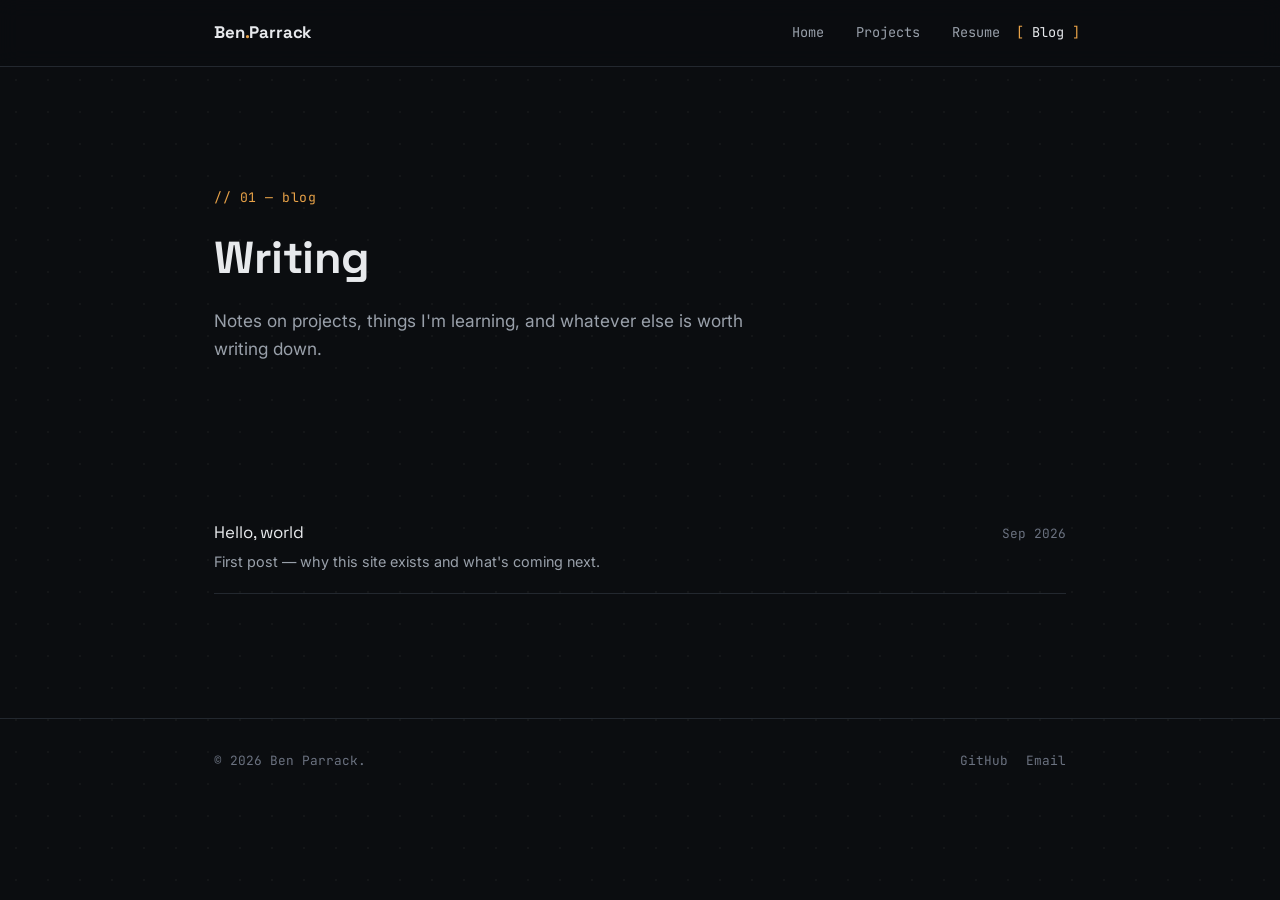
==== blog/index.html @ d4d58c9a "Updating website with new template" ====
<!DOCTYPE html>
<html lang="en">
<head>
  <meta charset="UTF-8">
  <meta name="viewport" content="width=device-width, initial-scale=1.0">
  <title>Blog — Ben Parrack</title>
  <meta name="description" content="Writing by Ben Parrack.">
  <link rel="icon" type="image/svg+xml" href="/images/favicon.svg">
  <link rel="preconnect" href="https://fonts.googleapis.com">
  <link rel="preconnect" href="https://fonts.gstatic.com" crossorigin>
  <link href="https://fonts.googleapis.com/css2?family=Space+Grotesk:wght@400;500;700&family=JetBrains+Mono:wght@400;500&family=Inter:wght@400;500;600;700&display=swap" rel="stylesheet">
  <link rel="stylesheet" href="/css/style.css">
</head>
<body>

  <header class="site-header">
    <div class="container header-inner">
      <a class="logo" href="/">Ben<span class="accent">.</span>Parrack</a>
      <nav class="nav" id="nav">
        <a href="/">Home</a>
        <a href="/projects/">Projects</a>
        <a href="/resume/">Resume</a>
        <a href="/blog/" class="is-active">Blog</a>
      </nav>
      <button class="nav-toggle" id="navToggle" aria-label="Toggle navigation" aria-expanded="false">
        <span></span><span></span><span></span>
      </button>
    </div>
  </header>

  <main>
    <section class="page-header reveal">
      <div class="container">
        <p class="eyebrow">// 01 — blog</p>
        <h1>Writing</h1>
        <p class="lede">Notes on projects, things I'm learning, and whatever else is worth writing down.</p>
      </div>
    </section>

    <section class="section reveal">
      <div class="container">
        <div class="post-list">
          <a class="post-item" href="/blog/hello-world.html">
            <div class="post-item-main">
              <div class="post-title">Hello, world</div>
              <div class="post-excerpt">First post — why this site exists and what's coming next.</div>
            </div>
            <span class="post-date">Sep 2026</span>
          </a>
          <!-- TODO: add a new .post-item block each time you publish a post -->
        </div>
      </div>
    </section>
  </main>

  <footer class="site-footer">
    <div class="container">
      <p>&copy; <span id="year"></span> Ben Parrack.</p>
      <div class="footer-links">
        <a href="https://github.com/benparrack" target="_blank" rel="noopener">GitHub</a>
        <a href="mailto:benparrack@gmail.com">Email</a>
      </div>
    </div>
  </footer>

  <script src="/js/main.js"></script>
</body>
</html>
---- css/style.css ----
/* ---------- Reset & base ---------- */
*, *::before, *::after { box-sizing: border-box; margin: 0; padding: 0; }
html { scroll-behavior: smooth; }

:root {
  --bg: #0b0d10;
  --bg-elevated: #12151a;
  --border: #23282f;
  --text: #e7e9ec;
  --text-dim: #99a0aa;
  --text-dimmer: #6b7280;
  --accent: #e8a248;
  --accent-2: #f2c078;
  --accent-soft: rgba(232, 162, 72, 0.12);
  --font-display: 'Space Grotesk', sans-serif;
  --font-mono: 'JetBrains Mono', monospace;
  --font-body: 'Inter', sans-serif;
  --container: 900px;
  --radius: 10px;
}

body {
  background-color: var(--bg);
  background-image: radial-gradient(rgba(255, 255, 255, 0.035) 1px, transparent 1px);
  background-size: 32px 32px;
  color: var(--text);
  font-family: var(--font-body);
  line-height: 1.6;
  -webkit-font-smoothing: antialiased;
}

a { color: inherit; }
img { max-width: 100%; display: block; }
::selection { background: var(--accent); color: #161311; }
:focus-visible { outline: 2px solid var(--accent); outline-offset: 3px; }

.container {
  max-width: var(--container);
  margin-inline: auto;
  padding-inline: 24px;
}

/* ---------- Header / nav ---------- */
.site-header {
  position: sticky;
  top: 0;
  z-index: 50;
  backdrop-filter: blur(10px);
  background: rgba(11, 13, 16, 0.72);
  border-bottom: 1px solid var(--border);
}

.header-inner {
  display: flex;
  align-items: center;
  justify-content: space-between;
  padding-block: 18px;
}

.logo {
  font-family: var(--font-display);
  font-weight: 700;
  font-size: 1.05rem;
  text-decoration: none;
  letter-spacing: -0.01em;
}
.logo .accent { color: var(--accent); }

.nav {
  display: flex;
  gap: 28px;
}

.nav a {
  font-family: var(--font-mono);
  font-size: 0.85rem;
  color: var(--text-dim);
  text-decoration: none;
  position: relative;
  padding: 4px 2px;
  transition: color 0.2s ease;
}
.nav a:hover, .nav a.is-active { color: var(--text); }
.nav a::before, .nav a::after {
  position: absolute;
  opacity: 0;
  color: var(--accent);
  transition: opacity 0.2s ease, left 0.2s ease, right 0.2s ease;
}
.nav a::before { content: '['; left: -12px; }
.nav a::after { content: ']'; right: -12px; }
.nav a:hover::before, .nav a.is-active::before { opacity: 1; left: -14px; }
.nav a:hover::after, .nav a.is-active::after { opacity: 1; right: -14px; }

.nav-toggle {
  display: none;
  flex-direction: column;
  gap: 5px;
  background: none;
  border: none;
  cursor: pointer;
  padding: 8px;
}
.nav-toggle span { width: 22px; height: 2px; background: var(--text); display: block; }

@media (max-width: 720px) {
  .nav {
    position: fixed;
    top: 62px;
    left: 0;
    right: 0;
    background: var(--bg-elevated);
    border-bottom: 1px solid var(--border);
    flex-direction: column;
    padding: 20px 24px;
    gap: 18px;
    transform: translateY(-8px);
    opacity: 0;
    pointer-events: none;
    transition: opacity 0.2s ease, transform 0.2s ease;
  }
  .nav.is-open { opacity: 1; transform: translateY(0); pointer-events: auto; }
  .nav-toggle { display: flex; }
}

/* ---------- Hero ---------- */
.hero { position: relative; padding-block: 120px 80px; overflow: hidden; }
.hero-glow {
  position: absolute;
  top: -140px;
  left: 50%;
  transform: translateX(-50%);
  width: 600px;
  height: 600px;
  background: radial-gradient(circle, var(--accent-soft), transparent 70%);
  filter: blur(40px);
  pointer-events: none;
  z-index: 0;
}
.hero .container { position: relative; z-index: 1; }

.eyebrow {
  font-family: var(--font-mono);
  color: var(--accent);
  font-size: 0.82rem;
  letter-spacing: 0.04em;
  margin-bottom: 14px;
}

.hero h1 {
  font-family: var(--font-display);
  font-size: clamp(2.2rem, 5vw, 3.4rem);
  font-weight: 700;
  letter-spacing: -0.02em;
  line-height: 1.1;
  margin-bottom: 20px;
}
.hero h1 .accent { color: var(--accent); }

.lede {
  font-size: 1.08rem;
  color: var(--text-dim);
  max-width: 560px;
  margin-bottom: 32px;
}

.hero-actions { display: flex; gap: 14px; flex-wrap: wrap; }

/* ---------- Buttons ---------- */
.btn {
  display: inline-flex;
  align-items: center;
  gap: 8px;
  padding: 12px 22px;
  border-radius: var(--radius);
  font-family: var(--font-mono);
  font-size: 0.88rem;
  text-decoration: none;
  transition: all 0.2s ease;
  border: 1px solid transparent;
}
.btn-primary { background: var(--accent); color: #161311; font-weight: 500; }
.btn-primary:hover { background: var(--accent-2); transform: translateY(-1px); }
.btn-ghost { border-color: var(--border); color: var(--text); }
.btn-ghost:hover { border-color: var(--accent); color: var(--accent); }

/* ---------- Sections ---------- */
.section { padding-block: 64px; position: relative; z-index: 1; }
.section h2 {
  font-family: var(--font-display);
  font-size: 1.8rem;
  margin-bottom: 18px;
  letter-spacing: -0.01em;
}
.body-text { color: var(--text-dim); max-width: 640px; }

.page-header { padding-block: 120px 40px; }
.page-header h1 {
  font-family: var(--font-display);
  font-size: clamp(2rem, 4vw, 2.8rem);
  margin-bottom: 14px;
  letter-spacing: -0.01em;
}

.link-row { display: flex; gap: 20px; font-family: var(--font-mono); flex-wrap: wrap; }
.link-row a {
  color: var(--text-dim);
  text-decoration: none;
  border-bottom: 1px solid var(--border);
  padding-bottom: 2px;
  transition: color 0.2s ease, border-color 0.2s ease;
}
.link-row a:hover { color: var(--accent); border-color: var(--accent); }

/* ---------- Reveal on scroll ---------- */
.reveal { opacity: 0; transform: translateY(16px); transition: opacity 0.6s ease, transform 0.6s ease; }
.reveal.is-visible { opacity: 1; transform: translateY(0); }

/* ---------- Project cards ---------- */
.project-grid {
  display: grid;
  grid-template-columns: repeat(auto-fit, minmax(260px, 1fr));
  gap: 20px;
  margin-top: 8px;
}
.project-card {
  background: var(--bg-elevated);
  border: 1px solid var(--border);
  border-radius: var(--radius);
  padding: 24px;
  transition: border-color 0.2s ease, transform 0.2s ease;
}
.project-card:hover { border-color: var(--accent); transform: translateY(-3px); }
.project-card h3 { font-family: var(--font-display); font-size: 1.15rem; margin-bottom: 10px; }
.project-card p { color: var(--text-dim); font-size: 0.94rem; margin-bottom: 16px; }

.tag-row { display: flex; gap: 8px; flex-wrap: wrap; margin-bottom: 16px; }
.tag {
  font-family: var(--font-mono);
  font-size: 0.72rem;
  color: var(--accent);
  background: var(--accent-soft);
  padding: 3px 9px;
  border-radius: 20px;
}

.project-links { display: flex; gap: 16px; }
.project-links a { font-family: var(--font-mono); font-size: 0.82rem; color: var(--text-dim); text-decoration: none; }
.project-links a:hover { color: var(--accent); }

/* ---------- Resume timeline ---------- */
.timeline {
  border-left: 1px solid var(--border);
  padding-left: 28px;
  display: flex;
  flex-direction: column;
  gap: 36px;
  margin-top: 8px;
}
.timeline-item { position: relative; }
.timeline-item::before {
  content: '';
  position: absolute;
  left: -33px;
  top: 4px;
  width: 9px;
  height: 9px;
  border-radius: 50%;
  background: var(--accent);
  box-shadow: 0 0 0 4px var(--accent-soft);
}
.timeline-date { font-family: var(--font-mono); font-size: 0.78rem; color: var(--accent); margin-bottom: 6px; display: block; }
.timeline-item h3 { font-family: var(--font-display); font-size: 1.1rem; margin-bottom: 4px; }
.timeline-item .role-meta { color: var(--text-dimmer); font-size: 0.85rem; margin-bottom: 10px; }
.timeline-item p { color: var(--text-dim); font-size: 0.94rem; max-width: 600px; }

.skills-row { display: flex; flex-wrap: wrap; gap: 10px; margin-top: 10px; }

/* ---------- Blog list ---------- */
.post-list { display: flex; flex-direction: column; }
.post-item {
  display: flex;
  justify-content: space-between;
  align-items: baseline;
  gap: 20px;
  padding: 20px 0;
  border-bottom: 1px solid var(--border);
  text-decoration: none;
  color: inherit;
}
.post-item:hover .post-title { color: var(--accent); }
.post-date { font-family: var(--font-mono); font-size: 0.8rem; color: var(--text-dimmer); white-space: nowrap; }
.post-title { font-family: var(--font-display); font-size: 1.05rem; transition: color 0.2s ease; }
.post-excerpt { color: var(--text-dim); font-size: 0.9rem; margin-top: 4px; }
.post-item-main { flex: 1; }

/* ---------- Single post ---------- */
.post-content { max-width: 680px; }
.post-content h1 { font-family: var(--font-display); font-size: 2rem; margin-bottom: 8px; }
.post-meta { font-family: var(--font-mono); font-size: 0.8rem; color: var(--text-dimmer); margin-bottom: 32px; }
.post-content p { margin-bottom: 20px; color: var(--text-dim); font-size: 1rem; }
.post-content a { color: var(--accent); }
.post-content h2 { font-family: var(--font-display); font-size: 1.4rem; margin: 32px 0 14px; color: var(--text); }
.post-content code {
  font-family: var(--font-mono);
  background: var(--bg-elevated);
  padding: 2px 6px;
  border-radius: 4px;
  font-size: 0.9em;
}
.post-content pre {
  background: var(--bg-elevated);
  border: 1px solid var(--border);
  padding: 16px;
  border-radius: var(--radius);
  overflow-x: auto;
  margin-bottom: 20px;
}

/* ---------- Footer ---------- */
.site-footer { border-top: 1px solid var(--border); padding-block: 32px; margin-top: 60px; }
.site-footer .container { display: flex; justify-content: space-between; align-items: center; flex-wrap: wrap; gap: 12px; }
.site-footer p { font-family: var(--font-mono); font-size: 0.8rem; color: var(--text-dimmer); }
.footer-links { display: flex; gap: 18px; }
.footer-links a { font-family: var(--font-mono); font-size: 0.8rem; color: var(--text-dimmer); text-decoration: none; }
.footer-links a:hover { color: var(--accent); }
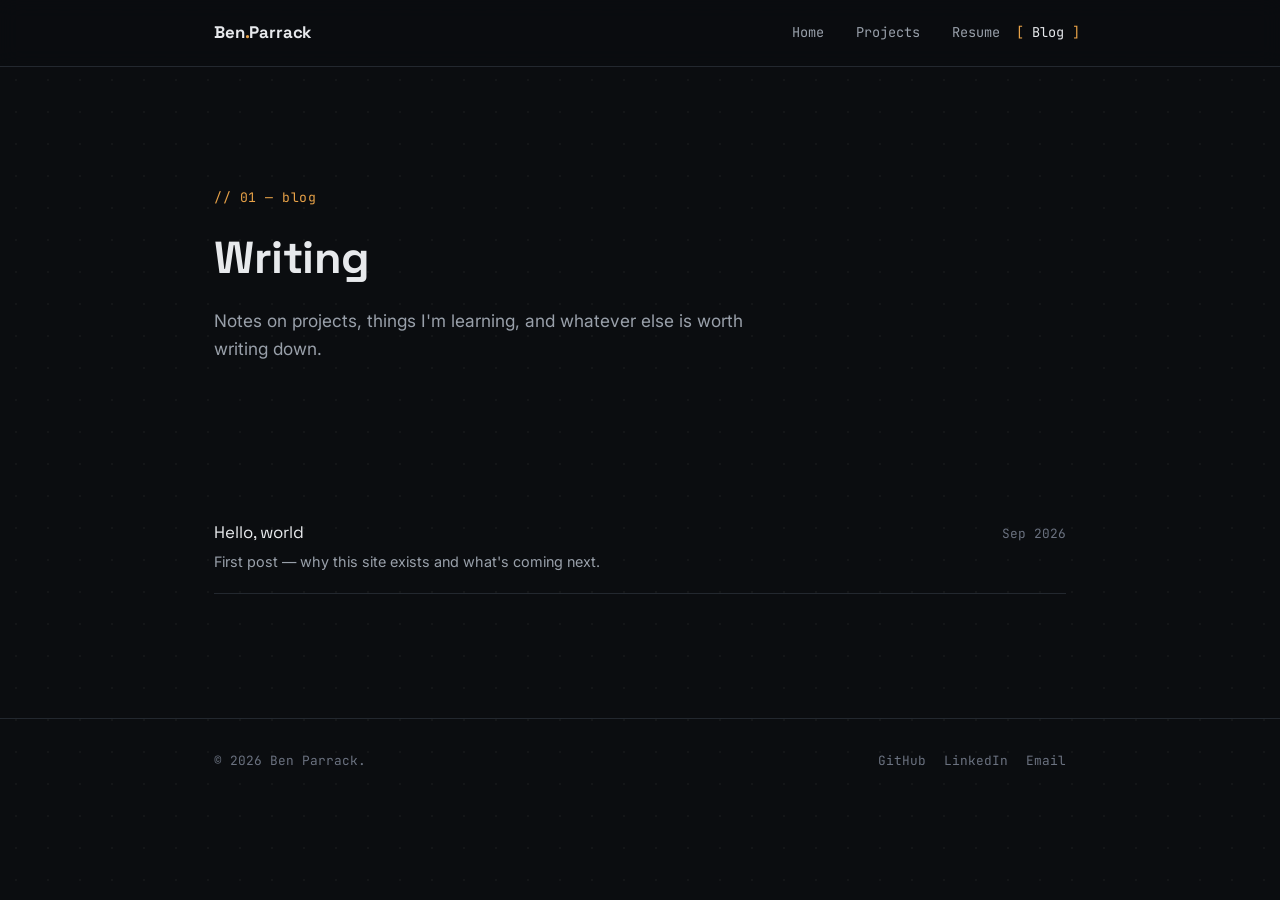
==== commit b0e14bdf: "Added resume, projects, and bio" ====
--- a/blog/index.html
+++ b/blog/index.html
@@ -58,6 +58,7 @@
       <p>&copy; <span id="year"></span> Ben Parrack.</p>
       <div class="footer-links">
         <a href="https://github.com/benparrack" target="_blank" rel="noopener">GitHub</a>
+        <a href="https://www.linkedin.com/in/benparrack/" target="_blank" rel="noopener">LinkedIn</a>
         <a href="mailto:benparrack@gmail.com">Email</a>
       </div>
     </div>
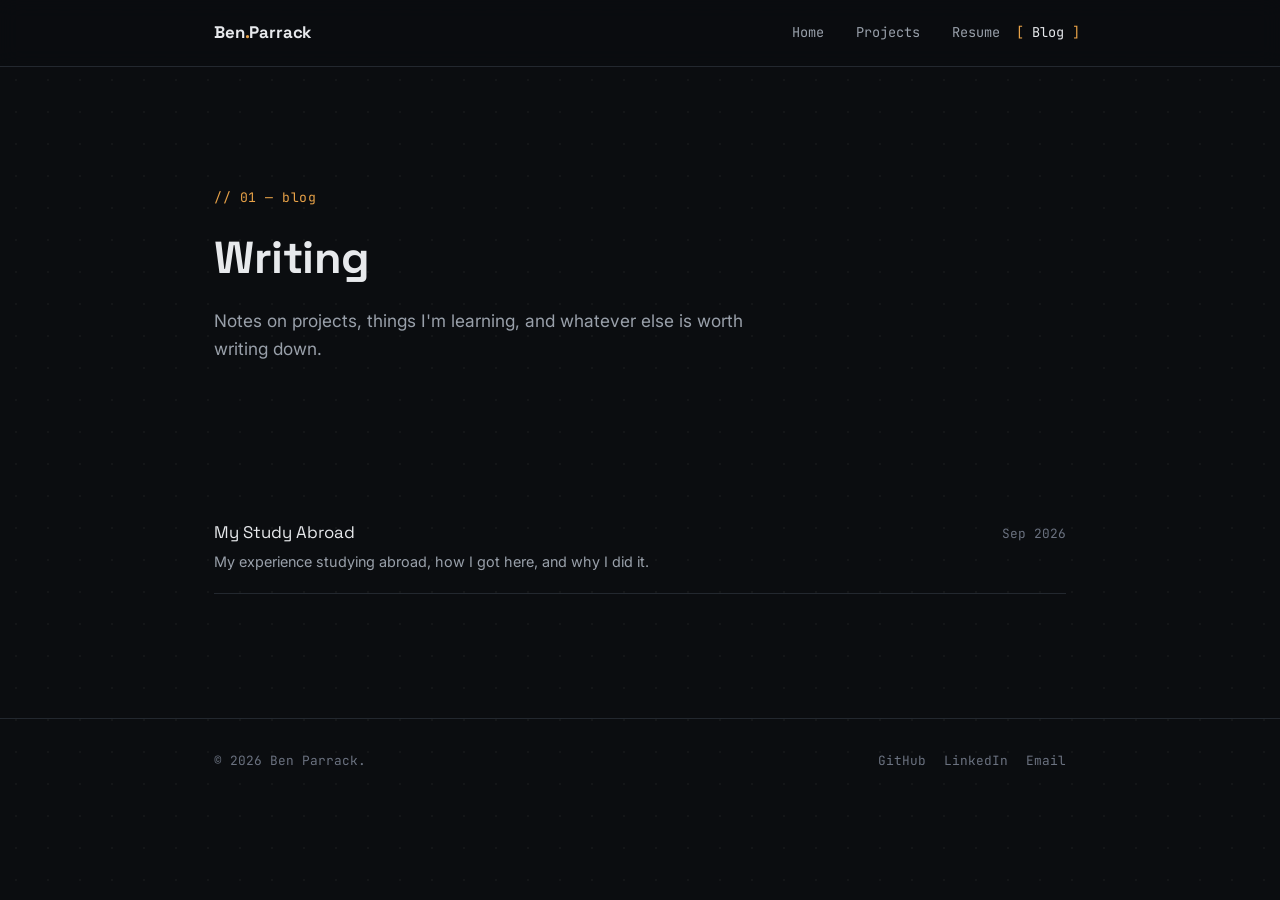
==== commit cf9fdeed: "Fixed blog page" ====
--- a/blog/index.html
+++ b/blog/index.html
@@ -40,10 +40,10 @@
     <section class="section reveal">
       <div class="container">
         <div class="post-list">
-          <a class="post-item" href="/blog/hello-world.html">
+          <a class="post-item" href="/blog/study-abroad.html">
             <div class="post-item-main">
-              <div class="post-title">Hello, world</div>
-              <div class="post-excerpt">First post — why this site exists and what's coming next.</div>
+              <div class="post-title">My Study Abroad</div>
+              <div class="post-excerpt">My experience studying abroad, how I got here, and why I did it.</div>
             </div>
             <span class="post-date">Sep 2026</span>
           </a>
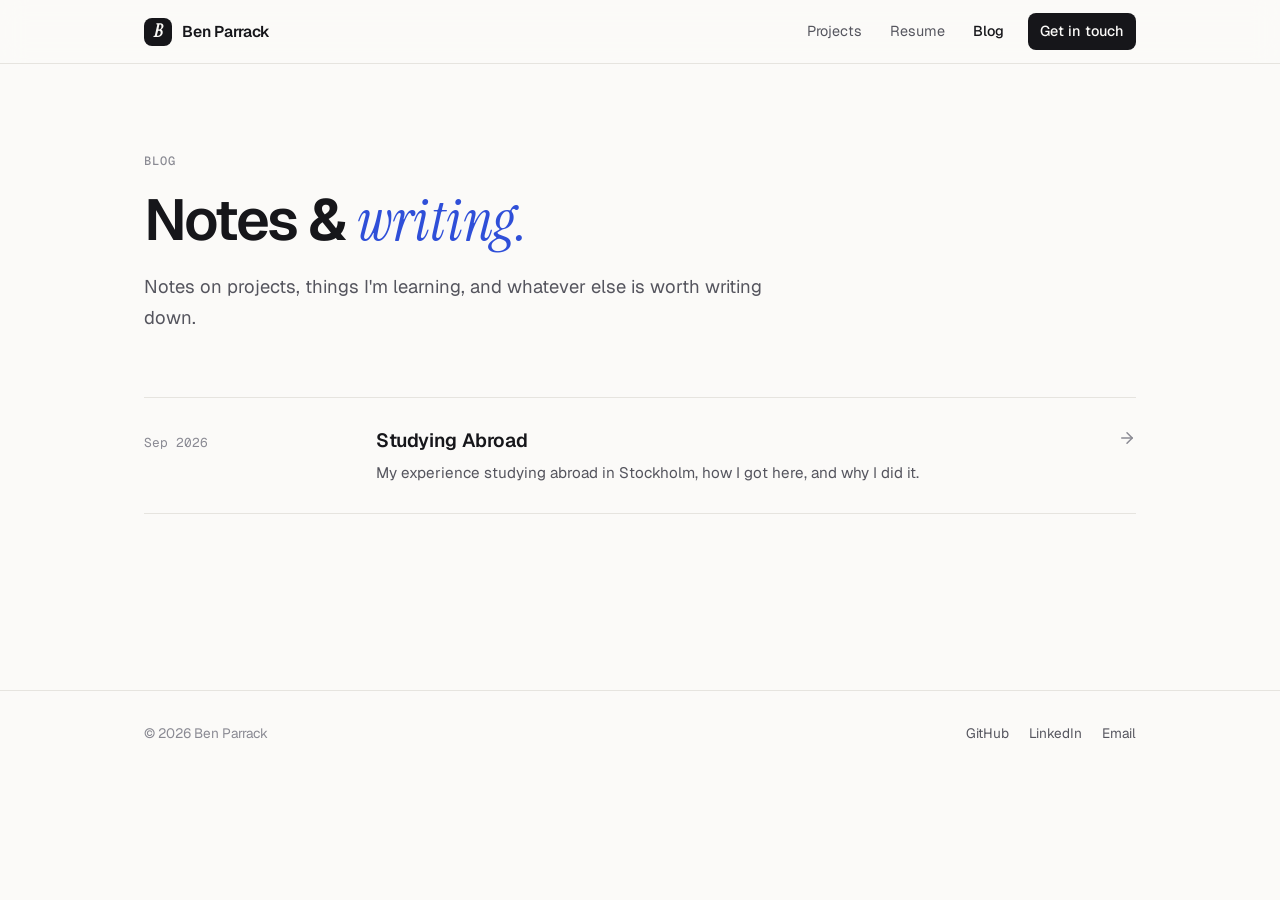
==== commit 8f969a4e: "Redesign and resume update" ====
--- a/blog/index.html
+++ b/blog/index.html
@@ -5,24 +5,25 @@
   <meta name="viewport" content="width=device-width, initial-scale=1.0">
   <title>Blog — Ben Parrack</title>
   <meta name="description" content="Writing by Ben Parrack.">
+  <meta name="color-scheme" content="light dark">
   <link rel="icon" type="image/svg+xml" href="/images/favicon.svg">
   <link rel="preconnect" href="https://fonts.googleapis.com">
   <link rel="preconnect" href="https://fonts.gstatic.com" crossorigin>
-  <link href="https://fonts.googleapis.com/css2?family=Space+Grotesk:wght@400;500;700&family=JetBrains+Mono:wght@400;500&family=Inter:wght@400;500;600;700&display=swap" rel="stylesheet">
+  <link href="https://fonts.googleapis.com/css2?family=Geist:wght@400;500;600;700&family=Geist+Mono:wght@400;500&family=Instrument+Serif:ital@0;1&display=swap" rel="stylesheet">
   <link rel="stylesheet" href="/css/style.css">
 </head>
 <body>
 
   <header class="site-header">
     <div class="container header-inner">
-      <a class="logo" href="/">Ben<span class="accent">.</span>Parrack</a>
+      <a class="logo" href="/"><span class="logo-mark" aria-hidden="true">B</span>Ben Parrack</a>
       <nav class="nav" id="nav">
-        <a href="/">Home</a>
         <a href="/projects/">Projects</a>
         <a href="/resume/">Resume</a>
-        <a href="/blog/" class="is-active">Blog</a>
+        <a href="/blog/" class="is-active" aria-current="page">Blog</a>
+        <a href="mailto:benparrack@gmail.com" class="nav-cta">Get in touch</a>
       </nav>
-      <button class="nav-toggle" id="navToggle" aria-label="Toggle navigation" aria-expanded="false">
+      <button class="nav-toggle" id="navToggle" aria-label="Toggle navigation" aria-expanded="false" aria-controls="nav">
         <span></span><span></span><span></span>
       </button>
     </div>
@@ -31,23 +32,24 @@
   <main>
     <section class="page-header reveal">
       <div class="container">
-        <p class="eyebrow">// 01 — blog</p>
-        <h1>Writing</h1>
+        <p class="eyebrow">Blog</p>
+        <h1>Notes &amp; <span class="serif">writing.</span></h1>
         <p class="lede">Notes on projects, things I'm learning, and whatever else is worth writing down.</p>
       </div>
     </section>
 
-    <section class="section reveal">
+    <section class="section reveal" style="padding-top: 40px">
       <div class="container">
         <div class="post-list">
           <a class="post-item" href="/blog/study-abroad.html">
-            <div class="post-item-main">
-              <div class="post-title">My Study Abroad</div>
-              <div class="post-excerpt">My experience studying abroad, how I got here, and why I did it.</div>
+            <span class="post-date">Sep 2026</span>
+            <div>
+              <div class="post-title">Studying Abroad</div>
+              <div class="post-excerpt">My experience studying abroad in Stockholm, how I got here, and why I did it.</div>
             </div>
-            <span class="post-date">Sep 2026</span>
+            <svg class="post-arrow" viewBox="0 0 24 24" fill="none" stroke="currentColor" stroke-width="2" stroke-linecap="round" stroke-linejoin="round" aria-hidden="true"><path d="M5 12h14"/><path d="m12 5 7 7-7 7"/></svg>
           </a>
-          <!-- TODO: add a new .post-item block each time you publish a post -->
+          <!-- Add a new .post-item block each time you publish a post -->
         </div>
       </div>
     </section>
@@ -55,7 +57,7 @@
 
   <footer class="site-footer">
     <div class="container">
-      <p>&copy; <span id="year"></span> Ben Parrack.</p>
+      <p>&copy; <span id="year"></span> Ben Parrack</p>
       <div class="footer-links">
         <a href="https://github.com/benparrack" target="_blank" rel="noopener">GitHub</a>
         <a href="https://www.linkedin.com/in/benparrack/" target="_blank" rel="noopener">LinkedIn</a>
--- a/css/style.css
+++ b/css/style.css
@@ -1,52 +1,84 @@
+/* ---------- Tokens ---------- */
+:root {
+  --bg: #fbfaf8;
+  --bg-elevated: #ffffff;
+  --bg-sunken: #f3f2ee;
+  --border: #e6e4df;
+  --border-strong: #d4d1ca;
+  --text: #16161a;
+  --text-dim: #55555e;
+  --text-dimmer: #8a8a93;
+  --accent: #2f4fd8;
+  --accent-hover: #2440b8;
+  --accent-soft: rgba(47, 79, 216, 0.08);
+  --on-accent: #ffffff;
+  --live: #16a34a;
+  --shadow: 0 1px 2px rgba(20, 20, 30, 0.04), 0 8px 24px -12px rgba(20, 20, 30, 0.12);
+  --shadow-lift: 0 2px 4px rgba(20, 20, 30, 0.04), 0 20px 40px -16px rgba(20, 20, 30, 0.2);
+  --font-body: 'Geist', system-ui, -apple-system, sans-serif;
+  --font-serif: 'Instrument Serif', Georgia, serif;
+  --font-mono: 'Geist Mono', ui-monospace, monospace;
+  --container: 1040px;
+  --radius: 14px;
+  --header-h: 64px;
+}
+
+@media (prefers-color-scheme: dark) {
+  :root {
+    --bg: #0c0c0e;
+    --bg-elevated: #141417;
+    --bg-sunken: #111113;
+    --border: #232328;
+    --border-strong: #33333a;
+    --text: #ededef;
+    --text-dim: #a1a1aa;
+    --text-dimmer: #6e6e78;
+    --accent: #8ea2ff;
+    --accent-hover: #aebcff;
+    --accent-soft: rgba(142, 162, 255, 0.1);
+    --on-accent: #0c0c0e;
+    --live: #4ade80;
+    --shadow: 0 1px 2px rgba(0, 0, 0, 0.3);
+    --shadow-lift: 0 20px 40px -16px rgba(0, 0, 0, 0.6);
+  }
+}
+
 /* ---------- Reset & base ---------- */
 *, *::before, *::after { box-sizing: border-box; margin: 0; padding: 0; }
-html { scroll-behavior: smooth; }
-
-:root {
-  --bg: #0b0d10;
-  --bg-elevated: #12151a;
-  --border: #23282f;
-  --text: #e7e9ec;
-  --text-dim: #99a0aa;
-  --text-dimmer: #6b7280;
-  --accent: #e8a248;
-  --accent-2: #f2c078;
-  --accent-soft: rgba(232, 162, 72, 0.12);
-  --font-display: 'Space Grotesk', sans-serif;
-  --font-mono: 'JetBrains Mono', monospace;
-  --font-body: 'Inter', sans-serif;
-  --container: 900px;
-  --radius: 10px;
-}
+html { scroll-behavior: smooth; scroll-padding-top: calc(var(--header-h) + 16px); }
 
 body {
-  background-color: var(--bg);
-  background-image: radial-gradient(rgba(255, 255, 255, 0.035) 1px, transparent 1px);
-  background-size: 32px 32px;
+  background: var(--bg);
   color: var(--text);
   font-family: var(--font-body);
+  font-size: 16px;
   line-height: 1.6;
   -webkit-font-smoothing: antialiased;
+  text-rendering: optimizeLegibility;
 }
 
 a { color: inherit; }
-img { max-width: 100%; display: block; }
-::selection { background: var(--accent); color: #161311; }
-:focus-visible { outline: 2px solid var(--accent); outline-offset: 3px; }
+img, svg { max-width: 100%; display: block; }
+::selection { background: var(--accent); color: var(--on-accent); }
+:focus-visible { outline: 2px solid var(--accent); outline-offset: 3px; border-radius: 4px; }
 
 .container {
   max-width: var(--container);
   margin-inline: auto;
   padding-inline: 24px;
 }
+
+.serif { font-family: var(--font-serif); font-weight: 400; font-style: italic; letter-spacing: 0; }
 
 /* ---------- Header / nav ---------- */
 .site-header {
   position: sticky;
   top: 0;
   z-index: 50;
-  backdrop-filter: blur(10px);
-  background: rgba(11, 13, 16, 0.72);
+  height: var(--header-h);
+  backdrop-filter: saturate(180%) blur(12px);
+  -webkit-backdrop-filter: saturate(180%) blur(12px);
+  background: color-mix(in srgb, var(--bg) 82%, transparent);
   border-bottom: 1px solid var(--border);
 }
 
@@ -54,43 +86,50 @@
   display: flex;
   align-items: center;
   justify-content: space-between;
-  padding-block: 18px;
+  height: 100%;
 }
 
 .logo {
-  font-family: var(--font-display);
-  font-weight: 700;
-  font-size: 1.05rem;
+  display: inline-flex;
+  align-items: center;
+  gap: 10px;
+  font-weight: 600;
+  font-size: 0.98rem;
+  letter-spacing: -0.01em;
   text-decoration: none;
-  letter-spacing: -0.01em;
-}
-.logo .accent { color: var(--accent); }
-
-.nav {
-  display: flex;
-  gap: 28px;
-}
-
+}
+.logo-mark {
+  width: 28px;
+  height: 28px;
+  border-radius: 8px;
+  background: var(--text);
+  color: var(--bg);
+  display: grid;
+  place-items: center;
+  font-family: var(--font-serif);
+  font-style: italic;
+  font-size: 1.15rem;
+  line-height: 1;
+}
+
+.nav { display: flex; align-items: center; gap: 4px; }
 .nav a {
-  font-family: var(--font-mono);
-  font-size: 0.85rem;
+  font-size: 0.9rem;
   color: var(--text-dim);
   text-decoration: none;
-  position: relative;
-  padding: 4px 2px;
-  transition: color 0.2s ease;
-}
-.nav a:hover, .nav a.is-active { color: var(--text); }
-.nav a::before, .nav a::after {
-  position: absolute;
-  opacity: 0;
-  color: var(--accent);
-  transition: opacity 0.2s ease, left 0.2s ease, right 0.2s ease;
-}
-.nav a::before { content: '['; left: -12px; }
-.nav a::after { content: ']'; right: -12px; }
-.nav a:hover::before, .nav a.is-active::before { opacity: 1; left: -14px; }
-.nav a:hover::after, .nav a.is-active::after { opacity: 1; right: -14px; }
+  padding: 7px 12px;
+  border-radius: 8px;
+  transition: color 0.15s ease, background-color 0.15s ease;
+}
+.nav a:hover { color: var(--text); background: var(--bg-sunken); }
+.nav a.is-active { color: var(--text); font-weight: 500; }
+.nav .nav-cta {
+  margin-left: 8px;
+  color: var(--bg);
+  background: var(--text);
+  font-weight: 500;
+}
+.nav .nav-cta:hover { color: var(--bg); background: var(--text); opacity: 0.85; }
 
 .nav-toggle {
   display: none;
@@ -99,228 +138,502 @@
   background: none;
   border: none;
   cursor: pointer;
-  padding: 8px;
-}
-.nav-toggle span { width: 22px; height: 2px; background: var(--text); display: block; }
+  padding: 10px;
+  margin-right: -10px;
+}
+.nav-toggle span { width: 20px; height: 1.5px; background: var(--text); display: block; transition: transform 0.2s ease, opacity 0.2s ease; }
+.nav-toggle[aria-expanded="true"] span:nth-child(1) { transform: translateY(6.5px) rotate(45deg); }
+.nav-toggle[aria-expanded="true"] span:nth-child(2) { opacity: 0; }
+.nav-toggle[aria-expanded="true"] span:nth-child(3) { transform: translateY(-6.5px) rotate(-45deg); }
 
 @media (max-width: 720px) {
   .nav {
     position: fixed;
-    top: 62px;
+    top: var(--header-h);
     left: 0;
     right: 0;
-    background: var(--bg-elevated);
+    background: var(--bg);
     border-bottom: 1px solid var(--border);
     flex-direction: column;
-    padding: 20px 24px;
-    gap: 18px;
+    align-items: stretch;
+    padding: 12px 16px 20px;
+    gap: 2px;
     transform: translateY(-8px);
     opacity: 0;
     pointer-events: none;
     transition: opacity 0.2s ease, transform 0.2s ease;
   }
+  .nav a { padding: 12px; font-size: 1rem; }
+  .nav .nav-cta { margin: 8px 0 0; text-align: center; }
   .nav.is-open { opacity: 1; transform: translateY(0); pointer-events: auto; }
   .nav-toggle { display: flex; }
 }
 
-/* ---------- Hero ---------- */
-.hero { position: relative; padding-block: 120px 80px; overflow: hidden; }
-.hero-glow {
-  position: absolute;
-  top: -140px;
-  left: 50%;
-  transform: translateX(-50%);
-  width: 600px;
-  height: 600px;
-  background: radial-gradient(circle, var(--accent-soft), transparent 70%);
-  filter: blur(40px);
-  pointer-events: none;
-  z-index: 0;
-}
-.hero .container { position: relative; z-index: 1; }
-
+/* ---------- Type ---------- */
 .eyebrow {
   font-family: var(--font-mono);
-  color: var(--accent);
-  font-size: 0.82rem;
-  letter-spacing: 0.04em;
-  margin-bottom: 14px;
+  font-size: 0.75rem;
+  font-weight: 500;
+  letter-spacing: 0.08em;
+  text-transform: uppercase;
+  color: var(--text-dimmer);
+  margin-bottom: 16px;
+}
+
+h1, h2, h3 { letter-spacing: -0.025em; line-height: 1.15; font-weight: 600; }
+
+.lede {
+  font-size: 1.15rem;
+  line-height: 1.65;
+  color: var(--text-dim);
+  max-width: 620px;
+}
+.lede strong { color: var(--text); font-weight: 500; }
+
+/* ---------- Hero ---------- */
+.hero { position: relative; padding-block: 96px 72px; overflow: hidden; }
+.hero::before {
+  content: '';
+  position: absolute;
+  inset: 0;
+  background-image:
+    linear-gradient(var(--border) 1px, transparent 1px),
+    linear-gradient(90deg, var(--border) 1px, transparent 1px);
+  background-size: 48px 48px;
+  mask-image: radial-gradient(ellipse 70% 60% at 50% 0%, #000 20%, transparent 75%);
+  -webkit-mask-image: radial-gradient(ellipse 70% 60% at 50% 0%, #000 20%, transparent 75%);
+  opacity: 0.6;
+  pointer-events: none;
+}
+.hero .container { position: relative; }
+
+.status-pill {
+  display: inline-flex;
+  align-items: center;
+  gap: 10px;
+  padding: 6px 14px 6px 10px;
+  border: 1px solid var(--border);
+  border-radius: 999px;
+  background: var(--bg-elevated);
+  font-size: 0.85rem;
+  color: var(--text-dim);
+  margin-bottom: 32px;
+  box-shadow: var(--shadow);
+}
+.status-dot {
+  width: 8px;
+  height: 8px;
+  border-radius: 50%;
+  background: var(--live);
+  box-shadow: 0 0 0 0 color-mix(in srgb, var(--live) 50%, transparent);
+  animation: pulse 2.4s ease-out infinite;
+}
+@keyframes pulse {
+  0% { box-shadow: 0 0 0 0 color-mix(in srgb, var(--live) 50%, transparent); }
+  70%, 100% { box-shadow: 0 0 0 8px transparent; }
 }
 
 .hero h1 {
-  font-family: var(--font-display);
-  font-size: clamp(2.2rem, 5vw, 3.4rem);
-  font-weight: 700;
-  letter-spacing: -0.02em;
-  line-height: 1.1;
-  margin-bottom: 20px;
-}
-.hero h1 .accent { color: var(--accent); }
-
-.lede {
-  font-size: 1.08rem;
+  font-size: clamp(2.6rem, 6.4vw, 4.6rem);
+  font-weight: 600;
+  letter-spacing: -0.04em;
+  line-height: 1.02;
+  max-width: 880px;
+  margin-bottom: 28px;
+}
+.hero h1 .serif { color: var(--accent); }
+.hero .lede { margin-bottom: 36px; }
+
+.hero-actions { display: flex; gap: 12px; flex-wrap: wrap; align-items: center; }
+
+.social-row { display: flex; gap: 4px; margin-left: 8px; }
+.icon-link {
+  width: 42px;
+  height: 42px;
+  display: grid;
+  place-items: center;
+  border-radius: 10px;
   color: var(--text-dim);
-  max-width: 560px;
-  margin-bottom: 32px;
-}
-
-.hero-actions { display: flex; gap: 14px; flex-wrap: wrap; }
+  transition: color 0.15s ease, background-color 0.15s ease;
+}
+.icon-link:hover { color: var(--text); background: var(--bg-sunken); }
+.icon-link svg { width: 20px; height: 20px; }
 
 /* ---------- Buttons ---------- */
 .btn {
   display: inline-flex;
   align-items: center;
   gap: 8px;
-  padding: 12px 22px;
-  border-radius: var(--radius);
-  font-family: var(--font-mono);
-  font-size: 0.88rem;
+  padding: 11px 20px;
+  border-radius: 10px;
+  font-size: 0.93rem;
+  font-weight: 500;
   text-decoration: none;
-  transition: all 0.2s ease;
+  transition: background-color 0.15s ease, border-color 0.15s ease, transform 0.15s ease, box-shadow 0.15s ease;
   border: 1px solid transparent;
-}
-.btn-primary { background: var(--accent); color: #161311; font-weight: 500; }
-.btn-primary:hover { background: var(--accent-2); transform: translateY(-1px); }
-.btn-ghost { border-color: var(--border); color: var(--text); }
-.btn-ghost:hover { border-color: var(--accent); color: var(--accent); }
+  white-space: nowrap;
+}
+.btn svg { width: 16px; height: 16px; transition: transform 0.15s ease; }
+.btn:hover svg.arrow { transform: translateX(3px); }
+.btn-primary { background: var(--accent); color: var(--on-accent); box-shadow: 0 1px 0 rgba(255,255,255,0.15) inset, 0 4px 14px -4px color-mix(in srgb, var(--accent) 60%, transparent); }
+.btn-primary:hover { background: var(--accent-hover); transform: translateY(-1px); }
+.btn-ghost { border-color: var(--border-strong); color: var(--text); background: var(--bg-elevated); }
+.btn-ghost:hover { border-color: var(--text-dimmer); transform: translateY(-1px); }
+
+/* ---------- Stats ---------- */
+.stats {
+  display: grid;
+  grid-template-columns: repeat(4, 1fr);
+  border-block: 1px solid var(--border);
+}
+.stat { padding: 28px 24px; }
+.stat + .stat { border-left: 1px solid var(--border); }
+.stat-value {
+  font-size: clamp(1.8rem, 3.4vw, 2.4rem);
+  font-weight: 600;
+  letter-spacing: -0.04em;
+  line-height: 1;
+  margin-bottom: 8px;
+  font-variant-numeric: tabular-nums;
+}
+.stat-label { font-size: 0.86rem; color: var(--text-dim); line-height: 1.45; }
+
+@media (max-width: 760px) {
+  .stats { grid-template-columns: repeat(2, 1fr); }
+  .stat { padding: 22px 16px; }
+  .stat:nth-child(3) { border-left: none; }
+  .stat:nth-child(n + 3) { border-top: 1px solid var(--border); }
+}
 
 /* ---------- Sections ---------- */
-.section { padding-block: 64px; position: relative; z-index: 1; }
-.section h2 {
-  font-family: var(--font-display);
-  font-size: 1.8rem;
-  margin-bottom: 18px;
-  letter-spacing: -0.01em;
-}
-.body-text { color: var(--text-dim); max-width: 640px; }
-
-.page-header { padding-block: 120px 40px; }
-.page-header h1 {
-  font-family: var(--font-display);
-  font-size: clamp(2rem, 4vw, 2.8rem);
-  margin-bottom: 14px;
-  letter-spacing: -0.01em;
-}
-
-.link-row { display: flex; gap: 20px; font-family: var(--font-mono); flex-wrap: wrap; }
-.link-row a {
-  color: var(--text-dim);
+.section { padding-block: 88px; }
+.section-head {
+  display: flex;
+  justify-content: space-between;
+  align-items: flex-end;
+  gap: 24px;
+  margin-bottom: 40px;
+  flex-wrap: wrap;
+}
+.section h2 { font-size: clamp(1.7rem, 3vw, 2.2rem); }
+.section-sub { color: var(--text-dim); margin-top: 10px; max-width: 520px; }
+
+.text-link {
+  display: inline-flex;
+  align-items: center;
+  gap: 6px;
+  font-size: 0.92rem;
+  font-weight: 500;
+  color: var(--text);
   text-decoration: none;
-  border-bottom: 1px solid var(--border);
-  padding-bottom: 2px;
-  transition: color 0.2s ease, border-color 0.2s ease;
-}
-.link-row a:hover { color: var(--accent); border-color: var(--accent); }
+}
+.text-link svg { width: 15px; height: 15px; transition: transform 0.15s ease; }
+.text-link:hover { color: var(--accent); }
+.text-link:hover svg { transform: translateX(3px); }
+
+.page-header { padding-block: 88px 24px; }
+.page-header h1 { font-size: clamp(2.4rem, 5vw, 3.6rem); letter-spacing: -0.04em; margin-bottom: 18px; }
+.page-header h1 .serif { color: var(--accent); }
+.page-header .hero-actions { margin-top: 32px; }
 
 /* ---------- Reveal on scroll ---------- */
-.reveal { opacity: 0; transform: translateY(16px); transition: opacity 0.6s ease, transform 0.6s ease; }
-.reveal.is-visible { opacity: 1; transform: translateY(0); }
+.reveal { opacity: 0; transform: translateY(14px); transition: opacity 0.7s ease, transform 0.7s cubic-bezier(0.2, 0.7, 0.2, 1); }
+.reveal.is-visible { opacity: 1; transform: none; }
+
+@media (prefers-reduced-motion: reduce) {
+  html { scroll-behavior: auto; }
+  .reveal { opacity: 1; transform: none; transition: none; }
+  .status-dot { animation: none; }
+  *, *::before, *::after { transition-duration: 0.01ms !important; }
+}
 
 /* ---------- Project cards ---------- */
-.project-grid {
-  display: grid;
-  grid-template-columns: repeat(auto-fit, minmax(260px, 1fr));
-  gap: 20px;
-  margin-top: 8px;
-}
-.project-card {
+.card {
   background: var(--bg-elevated);
   border: 1px solid var(--border);
   border-radius: var(--radius);
-  padding: 24px;
-  transition: border-color 0.2s ease, transform 0.2s ease;
-}
-.project-card:hover { border-color: var(--accent); transform: translateY(-3px); }
-.project-card h3 { font-family: var(--font-display); font-size: 1.15rem; margin-bottom: 10px; }
-.project-card p { color: var(--text-dim); font-size: 0.94rem; margin-bottom: 16px; }
-
-.tag-row { display: flex; gap: 8px; flex-wrap: wrap; margin-bottom: 16px; }
-.tag {
+  box-shadow: var(--shadow);
+  transition: border-color 0.2s ease, box-shadow 0.25s ease, transform 0.25s ease;
+}
+a.card { text-decoration: none; color: inherit; display: block; }
+.card:hover { border-color: var(--border-strong); box-shadow: var(--shadow-lift); transform: translateY(-2px); }
+
+.featured {
+  display: grid;
+  grid-template-columns: 1.15fr 1fr;
+  overflow: hidden;
+  margin-bottom: 20px;
+}
+.featured-body { padding: 40px; display: flex; flex-direction: column; }
+.featured-body h3 { font-size: 1.75rem; margin-bottom: 14px; }
+.featured-body p { color: var(--text-dim); margin-bottom: 24px; }
+.featured-visual {
+  position: relative;
+  background:
+    radial-gradient(circle at 50% 45%, var(--accent-soft), transparent 65%),
+    var(--bg-sunken);
+  border-left: 1px solid var(--border);
+  display: grid;
+  place-items: center;
+  padding: 32px;
+  min-height: 320px;
+}
+.featured-visual::before {
+  content: '';
+  position: absolute;
+  inset: 0;
+  background-image: radial-gradient(var(--border-strong) 1px, transparent 1px);
+  background-size: 18px 18px;
+  opacity: 0.5;
+}
+.hand { position: relative; width: 100%; max-width: 300px; color: var(--accent); }
+.hand .bones { stroke: currentColor; stroke-width: 2.2; stroke-linecap: round; stroke-linejoin: round; fill: none; opacity: 0.55; }
+.hand .joints circle { fill: var(--bg-elevated); stroke: currentColor; stroke-width: 2.2; }
+.hand-label {
+  position: absolute;
   font-family: var(--font-mono);
   font-size: 0.72rem;
-  color: var(--accent);
-  background: var(--accent-soft);
-  padding: 3px 9px;
-  border-radius: 20px;
-}
-
-.project-links { display: flex; gap: 16px; }
-.project-links a { font-family: var(--font-mono); font-size: 0.82rem; color: var(--text-dim); text-decoration: none; }
-.project-links a:hover { color: var(--accent); }
-
-/* ---------- Resume timeline ---------- */
-.timeline {
-  border-left: 1px solid var(--border);
-  padding-left: 28px;
+  padding: 5px 10px;
+  border-radius: 6px;
+  background: var(--bg-elevated);
+  border: 1px solid var(--border);
+  color: var(--text-dim);
+  box-shadow: var(--shadow);
+  z-index: 1;
+}
+.hand-label strong { color: var(--text); font-weight: 600; }
+.hand-label.top { top: 24px; right: 24px; }
+.hand-label.bottom { bottom: 24px; left: 24px; }
+
+.metric-row { display: flex; gap: 32px; margin: 4px 0 28px; flex-wrap: wrap; }
+.metric strong { display: block; font-size: 1.5rem; letter-spacing: -0.03em; line-height: 1.1; }
+.metric span { font-size: 0.82rem; color: var(--text-dimmer); }
+
+.featured-body .project-links { margin-top: auto; }
+
+@media (max-width: 820px) {
+  .featured { grid-template-columns: 1fr; }
+  .featured-visual { border-left: none; border-top: 1px solid var(--border); min-height: 260px; order: -1; border-top: none; border-bottom: 1px solid var(--border); }
+  .featured-body { padding: 28px 24px; }
+}
+
+.project-grid {
+  display: grid;
+  grid-template-columns: repeat(3, 1fr);
+  gap: 20px;
+}
+@media (max-width: 900px) { .project-grid { grid-template-columns: 1fr 1fr; } }
+@media (max-width: 600px) { .project-grid { grid-template-columns: 1fr; } }
+
+.project-card { padding: 28px; display: flex; flex-direction: column; }
+.project-card h3 { font-size: 1.12rem; margin-bottom: 10px; line-height: 1.3; }
+.project-card p { color: var(--text-dim); font-size: 0.94rem; margin-bottom: 20px; }
+.project-card .tag-row { margin-top: auto; }
+
+.project-meta {
+  font-family: var(--font-mono);
+  font-size: 0.74rem;
+  letter-spacing: 0.04em;
+  text-transform: uppercase;
+  color: var(--text-dimmer);
+  margin-bottom: 14px;
   display: flex;
-  flex-direction: column;
-  gap: 36px;
-  margin-top: 8px;
-}
-.timeline-item { position: relative; }
-.timeline-item::before {
+  gap: 8px;
+  flex-wrap: wrap;
+}
+.project-meta .dot::before { content: '·'; }
+
+.tag-row { display: flex; gap: 6px; flex-wrap: wrap; }
+.tag {
+  font-size: 0.76rem;
+  font-weight: 500;
+  color: var(--text-dim);
+  background: var(--bg-sunken);
+  border: 1px solid var(--border);
+  padding: 3px 10px;
+  border-radius: 999px;
+}
+
+.project-links { display: flex; gap: 20px; flex-wrap: wrap; margin-top: 20px; }
+
+/* ---------- Project detail list (projects page) ---------- */
+.project-list { display: flex; flex-direction: column; gap: 20px; }
+.project-row {
+  display: grid;
+  grid-template-columns: 200px 1fr;
+  gap: 32px;
+  padding: 36px;
+}
+.project-row-side .project-meta { flex-direction: column; gap: 4px; margin: 0; }
+.project-row h3 { font-size: 1.4rem; margin-bottom: 12px; }
+.project-row > div > p { color: var(--text-dim); margin-bottom: 16px; }
+.project-row .tag-row { margin-top: 20px; }
+@media (max-width: 720px) {
+  .project-row { grid-template-columns: 1fr; gap: 12px; padding: 28px 24px; }
+  .project-row-side .project-meta { flex-direction: row; gap: 8px; }
+}
+
+.bullets { list-style: none; display: flex; flex-direction: column; gap: 8px; }
+.bullets li { position: relative; padding-left: 20px; color: var(--text-dim); font-size: 0.96rem; }
+.bullets li::before {
   content: '';
   position: absolute;
-  left: -33px;
-  top: 4px;
-  width: 9px;
-  height: 9px;
-  border-radius: 50%;
-  background: var(--accent);
-  box-shadow: 0 0 0 4px var(--accent-soft);
-}
-.timeline-date { font-family: var(--font-mono); font-size: 0.78rem; color: var(--accent); margin-bottom: 6px; display: block; }
-.timeline-item h3 { font-family: var(--font-display); font-size: 1.1rem; margin-bottom: 4px; }
-.timeline-item .role-meta { color: var(--text-dimmer); font-size: 0.85rem; margin-bottom: 10px; }
-.timeline-item p { color: var(--text-dim); font-size: 0.94rem; max-width: 600px; }
-
-.skills-row { display: flex; flex-wrap: wrap; gap: 10px; margin-top: 10px; }
+  left: 2px;
+  top: 0.68em;
+  width: 6px;
+  height: 6px;
+  border-radius: 2px;
+  background: var(--border-strong);
+}
+.bullets strong { color: var(--text); font-weight: 600; }
+
+/* ---------- Experience rows (home + resume) ---------- */
+.rows { border-top: 1px solid var(--border); }
+.row {
+  display: grid;
+  grid-template-columns: 200px 1fr;
+  gap: 32px;
+  padding-block: 32px;
+  border-bottom: 1px solid var(--border);
+}
+.row-date {
+  font-family: var(--font-mono);
+  font-size: 0.8rem;
+  color: var(--text-dimmer);
+  padding-top: 4px;
+}
+.row h3 { font-size: 1.15rem; margin-bottom: 4px; }
+.row-org { color: var(--text-dim); font-size: 0.95rem; margin-bottom: 14px; }
+.row-org .sep { color: var(--text-dimmer); margin-inline: 6px; }
+.row > div > p { color: var(--text-dim); font-size: 0.96rem; }
+.row .bullets { margin-top: 2px; }
+@media (max-width: 720px) {
+  .row { grid-template-columns: 1fr; gap: 6px; padding-block: 26px; }
+}
+
+/* ---------- Resume ---------- */
+.resume-section { padding-block: 56px; }
+.resume-section:first-of-type { padding-top: 40px; }
+.resume-section h2 { font-size: 1.35rem; margin-bottom: 20px; }
+
+.skill-groups { border-top: 1px solid var(--border); }
+.skill-group {
+  display: grid;
+  grid-template-columns: 200px 1fr;
+  gap: 32px;
+  padding-block: 22px;
+  border-bottom: 1px solid var(--border);
+  align-items: baseline;
+}
+.skill-group h3 { font-size: 0.95rem; font-weight: 500; color: var(--text-dim); letter-spacing: -0.01em; }
+@media (max-width: 720px) {
+  .skill-group { grid-template-columns: 1fr; gap: 10px; }
+}
+
+/* ---------- About ---------- */
+.about-grid {
+  display: grid;
+  grid-template-columns: 1fr 1.6fr;
+  gap: 56px;
+}
+.about-grid .body-text p { color: var(--text-dim); font-size: 1.05rem; margin-bottom: 18px; }
+.about-grid .body-text p strong { color: var(--text); font-weight: 500; }
+@media (max-width: 820px) { .about-grid { grid-template-columns: 1fr; gap: 16px; } }
+
+/* ---------- CTA ---------- */
+.cta {
+  position: relative;
+  overflow: hidden;
+  border-radius: 20px;
+  padding: 72px 40px;
+  text-align: center;
+  background: var(--text);
+  color: var(--bg);
+}
+.cta::before {
+  content: '';
+  position: absolute;
+  inset: 0;
+  background: radial-gradient(ellipse 60% 80% at 50% 120%, color-mix(in srgb, var(--accent) 55%, transparent), transparent 70%);
+  pointer-events: none;
+}
+.cta > * { position: relative; }
+.cta h2 { font-size: clamp(2rem, 4.4vw, 3rem); letter-spacing: -0.04em; margin-bottom: 14px; }
+.cta p { color: color-mix(in srgb, var(--bg) 70%, transparent); max-width: 460px; margin: 0 auto 32px; }
+.cta .hero-actions { justify-content: center; }
+.cta .btn-primary { background: var(--bg); color: var(--text); box-shadow: none; }
+.cta .btn-primary:hover { background: color-mix(in srgb, var(--bg) 88%, var(--text)); }
+.cta .btn-ghost { background: transparent; color: var(--bg); border-color: color-mix(in srgb, var(--bg) 30%, transparent); }
+.cta .btn-ghost:hover { border-color: var(--bg); }
+@media (max-width: 600px) { .cta { padding: 56px 24px; } }
 
 /* ---------- Blog list ---------- */
-.post-list { display: flex; flex-direction: column; }
+.post-list { border-top: 1px solid var(--border); }
 .post-item {
-  display: flex;
-  justify-content: space-between;
+  display: grid;
+  grid-template-columns: 200px 1fr auto;
+  gap: 32px;
   align-items: baseline;
-  gap: 20px;
-  padding: 20px 0;
+  padding: 28px 0;
   border-bottom: 1px solid var(--border);
   text-decoration: none;
   color: inherit;
 }
 .post-item:hover .post-title { color: var(--accent); }
+.post-item:hover .post-arrow { transform: translateX(4px); color: var(--accent); }
 .post-date { font-family: var(--font-mono); font-size: 0.8rem; color: var(--text-dimmer); white-space: nowrap; }
-.post-title { font-family: var(--font-display); font-size: 1.05rem; transition: color 0.2s ease; }
-.post-excerpt { color: var(--text-dim); font-size: 0.9rem; margin-top: 4px; }
-.post-item-main { flex: 1; }
+.post-title { font-size: 1.2rem; font-weight: 600; letter-spacing: -0.02em; transition: color 0.15s ease; }
+.post-excerpt { color: var(--text-dim); font-size: 0.95rem; margin-top: 4px; }
+.post-arrow { width: 18px; height: 18px; color: var(--text-dimmer); transition: transform 0.15s ease, color 0.15s ease; }
+@media (max-width: 720px) {
+  .post-item { grid-template-columns: 1fr; gap: 6px; }
+  .post-arrow { display: none; }
+}
 
 /* ---------- Single post ---------- */
-.post-content { max-width: 680px; }
-.post-content h1 { font-family: var(--font-display); font-size: 2rem; margin-bottom: 8px; }
-.post-meta { font-family: var(--font-mono); font-size: 0.8rem; color: var(--text-dimmer); margin-bottom: 32px; }
-.post-content p { margin-bottom: 20px; color: var(--text-dim); font-size: 1rem; }
+.post { padding-block: 72px 24px; }
+.post-content { max-width: 680px; margin-inline: auto; }
+.back-link {
+  display: inline-flex;
+  align-items: center;
+  gap: 6px;
+  font-size: 0.88rem;
+  color: var(--text-dim);
+  text-decoration: none;
+  margin-bottom: 40px;
+}
+.back-link svg { width: 15px; height: 15px; transition: transform 0.15s ease; }
+.back-link:hover { color: var(--text); }
+.back-link:hover svg { transform: translateX(-3px); }
+.post-content h1 { font-size: clamp(2.2rem, 5vw, 3.2rem); letter-spacing: -0.04em; margin-bottom: 14px; }
+.post-meta { font-family: var(--font-mono); font-size: 0.8rem; color: var(--text-dimmer); padding-bottom: 32px; margin-bottom: 36px; border-bottom: 1px solid var(--border); }
+.post-content p { margin-bottom: 22px; color: var(--text); font-size: 1.1rem; line-height: 1.8; }
+.post-content q { font-family: var(--font-serif); font-style: italic; font-size: 1.15em; }
 .post-content a { color: var(--accent); }
-.post-content h2 { font-family: var(--font-display); font-size: 1.4rem; margin: 32px 0 14px; color: var(--text); }
+.post-content h2 { font-size: 1.5rem; margin: 40px 0 14px; }
 .post-content code {
   font-family: var(--font-mono);
-  background: var(--bg-elevated);
+  background: var(--bg-sunken);
   padding: 2px 6px;
   border-radius: 4px;
-  font-size: 0.9em;
+  font-size: 0.88em;
 }
 .post-content pre {
-  background: var(--bg-elevated);
+  background: var(--bg-sunken);
   border: 1px solid var(--border);
   padding: 16px;
   border-radius: var(--radius);
   overflow-x: auto;
-  margin-bottom: 20px;
+  margin-bottom: 22px;
 }
 
 /* ---------- Footer ---------- */
-.site-footer { border-top: 1px solid var(--border); padding-block: 32px; margin-top: 60px; }
+.site-footer { border-top: 1px solid var(--border); padding-block: 32px; margin-top: 88px; }
 .site-footer .container { display: flex; justify-content: space-between; align-items: center; flex-wrap: wrap; gap: 12px; }
-.site-footer p { font-family: var(--font-mono); font-size: 0.8rem; color: var(--text-dimmer); }
-.footer-links { display: flex; gap: 18px; }
-.footer-links a { font-family: var(--font-mono); font-size: 0.8rem; color: var(--text-dimmer); text-decoration: none; }
-.footer-links a:hover { color: var(--accent); }
+.site-footer p { font-size: 0.85rem; color: var(--text-dimmer); }
+.footer-links { display: flex; gap: 20px; }
+.footer-links a { font-size: 0.85rem; color: var(--text-dim); text-decoration: none; }
+.footer-links a:hover { color: var(--text); }
+.about-grid .body-text a { color: var(--accent); text-underline-offset: 3px; }
+.row-org a { color: var(--accent); text-underline-offset: 3px; }
+@media (max-width: 600px) { .hide-sm { display: none; } }
